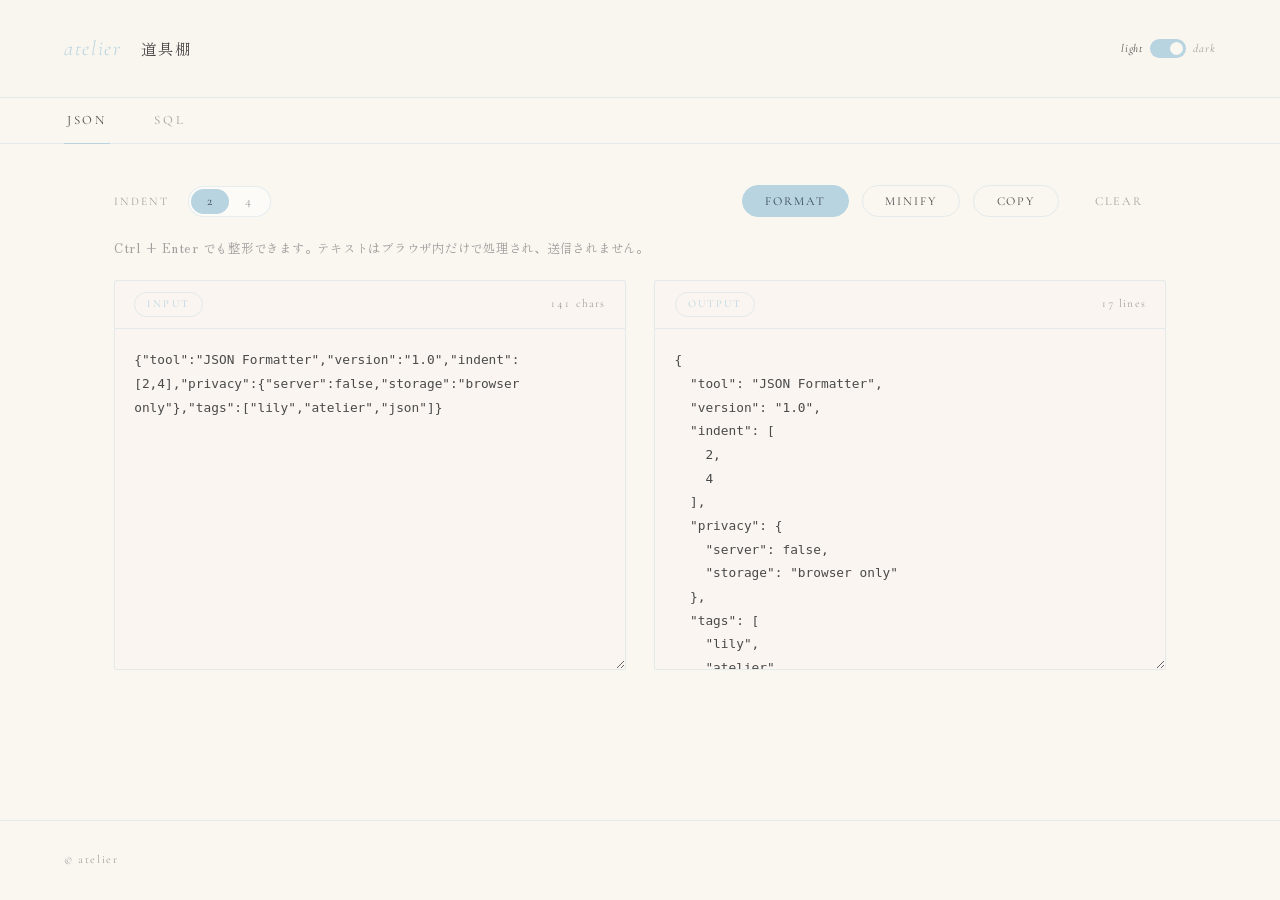
==== index.html @ 64bf128f "atelier v1.0" ====
<!DOCTYPE html>
<html lang="ja">
<head>
<meta charset="UTF-8">
<meta name="viewport" content="width=device-width, initial-scale=1.0">
<title>atelier｜道具棚</title>
<meta name="description" content="JSON を整形・ミニファイする道具棚。テキストはブラウザ内だけで処理されます。">
<meta name="color-scheme" content="light dark">
<link rel="preconnect" href="https://fonts.googleapis.com">
<link rel="preconnect" href="https://fonts.gstatic.com" crossorigin>
<link rel="stylesheet" href="https://fonts.googleapis.com/css2?family=Cormorant+Garamond:ital,wght@0,300;0,400;1,300;1,400&family=Zen+Old+Mincho:wght@400;700&display=swap">
<link rel="stylesheet" href="assets/style.css">
<script defer src="assets/app.js"></script>
</head>
<body>

<header class="site-header">
  <div class="brand">
    <span class="brand-en">atelier</span>
    <span class="brand-ja">道具棚</span>
  </div>
  <div class="pill-toggle" id="themeToggle" role="button" aria-label="テーマ切り替え" tabindex="0">
    <span class="pill-label active" id="labelLight">light</span>
    <div class="pill-track"><div class="pill-thumb"></div></div>
    <span class="pill-label" id="labelDark">dark</span>
  </div>
</header>

<nav class="tabs" role="tablist" aria-label="ツール">
  <button class="tab" id="tab-json" role="tab" aria-selected="true" aria-controls="panel-json" data-tab="json">JSON</button>
  <button class="tab" id="tab-sql" role="tab" aria-selected="false" aria-controls="panel-sql" data-tab="sql">SQL</button>
</nav>

<main>
  <section class="panel" id="panel-json" role="tabpanel" aria-labelledby="tab-json">
    <div class="toolbar">
      <div class="toolbar-left">
        <span class="toolbar-label">Indent</span>
        <div class="seg" role="group" aria-label="インデント幅">
          <button type="button" class="seg-btn" data-indent="2" aria-pressed="true">2</button>
          <button type="button" class="seg-btn" data-indent="4" aria-pressed="false">4</button>
        </div>
      </div>
      <div class="toolbar-right">
        <button type="button" class="btn btn-primary" id="btnFormat">Format</button>
        <button type="button" class="btn" id="btnMinify">Minify</button>
        <button type="button" class="btn" id="btnCopy">Copy</button>
        <button type="button" class="btn btn-ghost" id="btnClear">Clear</button>
      </div>
    </div>

    <p class="status" id="status" role="status" aria-live="polite">Ctrl + Enter でも整形できます。テキストはブラウザ内だけで処理され、送信されません。</p>

    <div class="editor-grid">
      <div class="card">
        <div class="card-head">
          <span class="badge">Input</span>
          <span class="meta" id="inMeta">0 chars</span>
        </div>
        <textarea class="editor" id="input" spellcheck="false" autocapitalize="off" autocorrect="off"
          aria-label="JSON 入力" placeholder='{"tool":"json formatter","tags":["lily","atelier"]}'></textarea>
      </div>
      <div class="card">
        <div class="card-head">
          <span class="badge">Output</span>
          <span class="meta" id="outMeta">0 lines</span>
        </div>
        <textarea class="editor" id="output" readonly spellcheck="false" aria-label="整形結果"></textarea>
      </div>
    </div>
  </section>

  <section class="panel" id="panel-sql" role="tabpanel" aria-labelledby="tab-sql" hidden>
    <div class="soon">
      <em>coming soon</em>
      <p>SQL フォーマッタは Phase 2 で追加予定です。</p>
    </div>
  </section>
</main>

<footer>
  <span class="footer-copy">&copy; atelier</span>
</footer>

</body>
</html>
---- assets/style.css ----
@charset "UTF-8";

/* ==================================================
   atelier / 道具棚 — Lily DNA
   ================================================== */

*, *::before, *::after { box-sizing: border-box; margin: 0; padding: 0; }
[hidden] { display: none !important; }

/* ── トークン ────────────────────────────────────── */
:root {
  --base:        #FAF6F0;
  --surface:     rgba(250,246,240,0.88);
  --accent:      #B8D4E0;
  --accent-deep: #9CBFD0;
  --accent-soft: #F2D7D9;
  --text:        #4A4A4A;
  --text-muted:  #A0A0A0;
  --border:      rgba(184,212,224,0.35);
  --border-firm: rgba(184,212,224,0.55);
  --card-bg:     rgba(250,246,240,0.6);
  --field-bg:    rgba(255,255,255,0.5);
  --on-accent:   #34464F;
  --error:       #B58A8A;
  --ok:          #8FA9A0;

  --font-en:   'Cormorant Garamond', Georgia, 'Times New Roman', serif;
  --font-ja:   'Zen Old Mincho', '游明朝', YuMincho, 'Hiragino Mincho ProN', serif;
  --font-mono: ui-monospace, SFMono-Regular, Menlo, Consolas, 'Noto Sans Mono', monospace;

  --sp-1: 0.4rem;  --sp-2: 0.8rem;  --sp-3: 1.2rem;
  --sp-4: 1.8rem;  --sp-5: 2.6rem;  --sp-6: 4rem;
}

/* 夜明け前（ダークモード） */
@media (prefers-color-scheme: dark) {
  :root:not([data-theme="light"]) {
    --base:        #1C2128;
    --surface:     rgba(22,27,34,0.92);
    --accent:      #B8D4E0;
    --accent-deep: #2d4a57;
    --accent-soft: #2d4a57;
    --text:        #DCE8ED;
    --text-muted:  #5A7A88;
    --border:      rgba(184,212,224,0.15);
    --border-firm: rgba(184,212,224,0.3);
    --card-bg:     rgba(255,255,255,0.03);
    --field-bg:    rgba(255,255,255,0.02);
    --on-accent:   #1C2128;
    --error:       #D2A5A5;
    --ok:          #9FC0B4;
  }
}
:root[data-theme="dark"] {
  --base:        #1C2128;
  --surface:     rgba(22,27,34,0.92);
  --accent:      #B8D4E0;
  --accent-deep: #2d4a57;
  --accent-soft: #2d4a57;
  --text:        #DCE8ED;
  --text-muted:  #5A7A88;
  --border:      rgba(184,212,224,0.15);
  --border-firm: rgba(184,212,224,0.3);
  --card-bg:     rgba(255,255,255,0.03);
  --field-bg:    rgba(255,255,255,0.02);
  --on-accent:   #1C2128;
  --error:       #D2A5A5;
  --ok:          #9FC0B4;
}

body {
  background: var(--base);
  color: var(--text);
  font-family: var(--font-ja);
  font-size: 15px;
  line-height: 1.9;
  -webkit-font-smoothing: antialiased;
  transition: background 0.4s ease, color 0.4s ease;
  min-height: 100vh;
  display: flex;
  flex-direction: column;
}

:focus-visible { outline: 1px solid var(--accent-deep); outline-offset: 3px; }

/* ── ヘッダー ────────────────────────────────────── */
.site-header {
  display: flex;
  justify-content: space-between;
  align-items: center;
  gap: var(--sp-3);
  padding: var(--sp-4) var(--sp-6);
  background: var(--surface);
  border-bottom: 1px solid var(--border);
  transition: background 0.4s ease, border-color 0.4s ease;
}
.brand { display: flex; align-items: baseline; gap: var(--sp-3); }
.brand-en {
  font-family: var(--font-en);
  font-style: italic;
  font-weight: 300;
  font-size: 1.3rem;
  letter-spacing: 0.08em;
  color: var(--accent);
}
.brand-ja { font-size: 0.95rem; letter-spacing: 0.14em; }

/* PillToggle（テーマ切り替え） */
.pill-toggle { display: flex; align-items: center; gap: 7px; cursor: pointer; }
.pill-label {
  font-family: var(--font-en);
  font-style: italic;
  font-size: 0.72rem;
  letter-spacing: 0.08em;
  color: var(--text-muted);
  transition: color 0.3s;
  user-select: none;
}
.pill-label.active { color: var(--text); }
.pill-track {
  width: 36px; height: 19px; border-radius: 10px;
  background: var(--accent); position: relative;
  transition: background 0.3s; flex-shrink: 0;
}
.pill-thumb {
  position: absolute; width: 13px; height: 13px; border-radius: 50%;
  background: #FAF6F0; top: 3px; left: 20px;
  transition: left 0.25s ease, background 0.3s;
}
:root[data-theme="dark"] .pill-track { background: #2d4a57; }
:root[data-theme="dark"] .pill-thumb { left: 3px; background: var(--accent); }

/* ── タブ ────────────────────────────────────────── */
.tabs {
  display: flex;
  gap: var(--sp-5);
  padding: 0 var(--sp-6);
  border-bottom: 1px solid var(--border);
}
.tab {
  font-family: var(--font-en);
  font-size: 0.8rem;
  letter-spacing: 0.2em;
  text-transform: uppercase;
  color: var(--text-muted);
  background: none;
  border: 0;
  border-bottom: 1px solid transparent;
  margin-bottom: -1px;
  padding: 0.9rem 0.2rem;
  cursor: pointer;
  transition: color 0.3s, border-color 0.3s;
}
.tab:hover { color: var(--text); }
.tab[aria-selected="true"] { color: var(--text); border-bottom-color: var(--accent); }

/* ── レイアウト ──────────────────────────────────── */
main {
  flex: 1;
  width: 100%;
  max-width: 1180px;
  margin: 0 auto;
  padding: var(--sp-5) var(--sp-6) var(--sp-6);
}
.panel { display: flex; flex-direction: column; gap: var(--sp-3); }

/* ── ツールバー ──────────────────────────────────── */
.toolbar {
  display: flex;
  flex-wrap: wrap;
  align-items: center;
  justify-content: space-between;
  gap: var(--sp-3);
}
.toolbar-left, .toolbar-right {
  display: flex;
  align-items: center;
  gap: var(--sp-2);
  flex-wrap: wrap;
}
.toolbar-label {
  font-family: var(--font-en);
  font-size: 0.72rem;
  letter-spacing: 0.2em;
  text-transform: uppercase;
  color: var(--text-muted);
  margin-right: var(--sp-1);
}

/* PillToggle（インデント幅） */
.seg {
  display: inline-flex;
  padding: 2px;
  border: 1px solid var(--border);
  border-radius: 999px;
  background: var(--field-bg);
}
.seg-btn {
  font-family: var(--font-en);
  font-size: 0.82rem;
  letter-spacing: 0.06em;
  color: var(--text-muted);
  background: transparent;
  border: 0;
  border-radius: 999px;
  padding: 0.28rem 1rem;
  cursor: pointer;
  transition: background 0.3s, color 0.3s;
}
.seg-btn[aria-pressed="true"] { background: var(--accent); color: var(--on-accent); }
:root[data-theme="dark"] .seg-btn[aria-pressed="true"] { background: #2d4a57; color: var(--text); }

/* Button */
.btn {
  font-family: var(--font-en);
  font-size: 0.76rem;
  letter-spacing: 0.16em;
  text-transform: uppercase;
  color: var(--text);
  background: transparent;
  border: 1px solid var(--border);
  border-radius: 999px;
  padding: 0.5rem 1.4rem;
  cursor: pointer;
  transition: background 0.3s, border-color 0.3s, color 0.3s;
}
.btn:hover { border-color: var(--border-firm); }
.btn-primary { background: var(--accent); border-color: var(--accent); color: var(--on-accent); }
.btn-primary:hover { background: var(--accent-deep); border-color: var(--accent-deep); }
:root[data-theme="dark"] .btn-primary:hover { color: var(--text); }
.btn-ghost { border-color: transparent; color: var(--text-muted); }
.btn-ghost:hover { color: var(--text); border-color: var(--border); }

/* ── ステータス ──────────────────────────────────── */
.status {
  font-size: 0.78rem;
  letter-spacing: 0.06em;
  color: var(--text-muted);
  min-height: 1.6em;
  transition: color 0.3s;
}
.status.is-error { color: var(--error); }
.status.is-ok { color: var(--ok); }

/* ── エディタ ────────────────────────────────────── */
.editor-grid {
  display: grid;
  grid-template-columns: 1fr 1fr;
  gap: var(--sp-4);
}
.card {
  display: flex;
  flex-direction: column;
  min-width: 0;
  border: 1px solid var(--border);
  border-radius: 3px;
  background: var(--card-bg);
  transition: border-color 0.3s, background 0.4s;
}
.card:focus-within { border-color: var(--border-firm); }
.card-head {
  display: flex;
  align-items: center;
  justify-content: space-between;
  gap: var(--sp-2);
  padding: 0.7rem var(--sp-3);
  border-bottom: 1px solid var(--border);
}
/* Badge */
.badge {
  font-family: var(--font-en);
  font-size: 0.66rem;
  letter-spacing: 0.2em;
  text-transform: uppercase;
  color: var(--accent);
  border: 1px solid var(--border);
  border-radius: 999px;
  padding: 0.1rem 0.75rem;
}
.meta {
  font-family: var(--font-en);
  font-size: 0.72rem;
  letter-spacing: 0.1em;
  color: var(--text-muted);
  font-variant-numeric: tabular-nums;
}
.editor {
  flex: 1;
  width: 100%;
  min-height: 340px;
  resize: vertical;
  border: 0;
  background: transparent;
  color: var(--text);
  font-family: var(--font-mono);
  font-size: 0.8rem;
  line-height: 1.85;
  padding: var(--sp-3);
  outline: none;
  white-space: pre;
  overflow: auto;
}
/* Input は貼り付けた 1 行 JSON が折り返るように。Output は整形結果の改行を保つ */
#input { white-space: pre-wrap; overflow-wrap: anywhere; }
.editor::placeholder { color: var(--text-muted); opacity: 0.7; }
.editor.is-error {
  color: var(--error);
  white-space: pre-wrap;
  font-family: var(--font-ja);
  font-size: 0.85rem;
  line-height: 2;
}

/* ── Phase 2 ─────────────────────────────────────── */
.soon {
  border: 1px solid var(--border);
  border-radius: 3px;
  background: var(--card-bg);
  padding: var(--sp-6) var(--sp-4);
  text-align: center;
}
.soon em {
  display: block;
  font-family: var(--font-en);
  font-style: italic;
  font-weight: 300;
  font-size: 1.6rem;
  letter-spacing: 0.04em;
  color: var(--accent);
  margin-bottom: var(--sp-2);
}
.soon p { font-size: 0.86rem; color: var(--text-muted); }

/* ── フッター ────────────────────────────────────── */
footer {
  display: flex;
  justify-content: space-between;
  align-items: center;
  gap: var(--sp-3);
  padding: var(--sp-4) var(--sp-6);
  border-top: 1px solid var(--border);
}
.footer-copy {
  font-family: var(--font-en);
  font-size: 0.72rem;
  letter-spacing: 0.14em;
  color: var(--text-muted);
}

/* ── レスポンシブ ────────────────────────────────── */
@media (max-width: 768px) {
  .site-header, .tabs, footer { padding-left: var(--sp-4); padding-right: var(--sp-4); }
  main { padding: var(--sp-4); }
  .editor-grid { grid-template-columns: 1fr; gap: var(--sp-3); }
  .editor { min-height: 240px; }
  .toolbar-right { width: 100%; }
  .btn { flex: 1; padding: 0.5rem 0.8rem; }
}
@media (prefers-reduced-motion: reduce) {
  * { transition: none !important; }
}
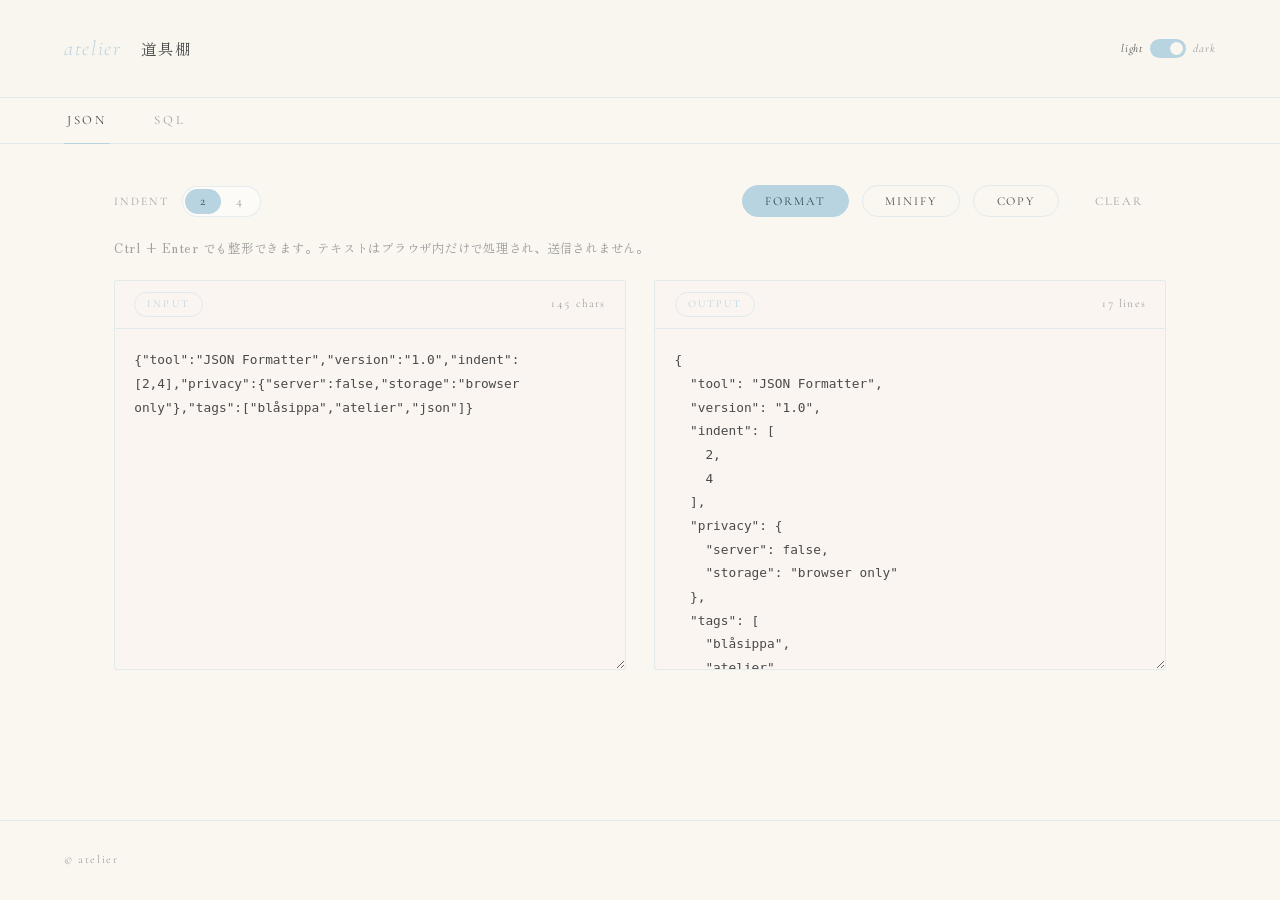
==== commit c10b7e39: "Replace sample tag and storage keys" ====
--- a/index.html
+++ b/index.html
@@ -4,12 +4,13 @@
 <meta charset="UTF-8">
 <meta name="viewport" content="width=device-width, initial-scale=1.0">
 <title>atelier｜道具棚</title>
-<meta name="description" content="JSON を整形・ミニファイする道具棚。テキストはブラウザ内だけで処理されます。">
+<meta name="description" content="JSON と SQL を整形する道具棚。テキストはブラウザ内だけで処理されます。">
 <meta name="color-scheme" content="light dark">
 <link rel="preconnect" href="https://fonts.googleapis.com">
 <link rel="preconnect" href="https://fonts.gstatic.com" crossorigin>
 <link rel="stylesheet" href="https://fonts.googleapis.com/css2?family=Cormorant+Garamond:ital,wght@0,300;0,400;1,300;1,400&family=Zen+Old+Mincho:wght@400;700&display=swap">
 <link rel="stylesheet" href="assets/style.css">
+<script defer src="assets/vendor/sql-formatter.min.js"></script>
 <script defer src="assets/app.js"></script>
 </head>
 <body>
@@ -32,48 +33,112 @@
 </nav>
 
 <main>
+  <!-- ─────────── JSON ─────────── -->
   <section class="panel" id="panel-json" role="tabpanel" aria-labelledby="tab-json">
     <div class="toolbar">
       <div class="toolbar-left">
-        <span class="toolbar-label">Indent</span>
-        <div class="seg" role="group" aria-label="インデント幅">
-          <button type="button" class="seg-btn" data-indent="2" aria-pressed="true">2</button>
-          <button type="button" class="seg-btn" data-indent="4" aria-pressed="false">4</button>
+        <div class="opt">
+          <span class="toolbar-label">Indent</span>
+          <div class="seg" id="segJsonIndent" role="group" aria-label="インデント幅">
+            <button type="button" class="seg-btn" data-value="2">2</button>
+            <button type="button" class="seg-btn" data-value="4">4</button>
+          </div>
         </div>
       </div>
       <div class="toolbar-right">
-        <button type="button" class="btn btn-primary" id="btnFormat">Format</button>
-        <button type="button" class="btn" id="btnMinify">Minify</button>
-        <button type="button" class="btn" id="btnCopy">Copy</button>
-        <button type="button" class="btn btn-ghost" id="btnClear">Clear</button>
+        <button type="button" class="btn btn-primary" id="jsonFormat">Format</button>
+        <button type="button" class="btn" id="jsonMinify">Minify</button>
+        <button type="button" class="btn" id="jsonCopy">Copy</button>
+        <button type="button" class="btn btn-ghost" id="jsonClear">Clear</button>
       </div>
     </div>
 
-    <p class="status" id="status" role="status" aria-live="polite">Ctrl + Enter でも整形できます。テキストはブラウザ内だけで処理され、送信されません。</p>
+    <p class="status" id="jsonStatus" role="status" aria-live="polite"></p>
 
     <div class="editor-grid">
       <div class="card">
         <div class="card-head">
           <span class="badge">Input</span>
-          <span class="meta" id="inMeta">0 chars</span>
+          <span class="meta" id="jsonInMeta">0 chars</span>
         </div>
-        <textarea class="editor" id="input" spellcheck="false" autocapitalize="off" autocorrect="off"
-          aria-label="JSON 入力" placeholder='{"tool":"json formatter","tags":["lily","atelier"]}'></textarea>
+        <textarea class="editor wrap" id="jsonInput" spellcheck="false" autocapitalize="off" autocorrect="off"
+          aria-label="JSON 入力" placeholder='{"tool":"json formatter","tags":["blåsippa","atelier"]}'></textarea>
       </div>
       <div class="card">
         <div class="card-head">
           <span class="badge">Output</span>
-          <span class="meta" id="outMeta">0 lines</span>
+          <span class="meta" id="jsonOutMeta">0 lines</span>
         </div>
-        <textarea class="editor" id="output" readonly spellcheck="false" aria-label="整形結果"></textarea>
+        <textarea class="editor" id="jsonOutput" readonly spellcheck="false" aria-label="整形結果"></textarea>
       </div>
     </div>
   </section>
 
+  <!-- ─────────── SQL ─────────── -->
   <section class="panel" id="panel-sql" role="tabpanel" aria-labelledby="tab-sql" hidden>
-    <div class="soon">
-      <em>coming soon</em>
-      <p>SQL フォーマッタは Phase 2 で追加予定です。</p>
+    <div class="toolbar">
+      <div class="toolbar-left">
+        <div class="opt">
+          <span class="toolbar-label">Dialect</span>
+          <select class="select" id="sqlDialect" aria-label="SQL の方言">
+            <option value="sql">Standard</option>
+            <option value="mysql">MySQL</option>
+            <option value="postgresql">PostgreSQL</option>
+            <option value="transactsql">SQL Server</option>
+            <option value="plsql">Oracle</option>
+            <option value="sqlite">SQLite</option>
+          </select>
+        </div>
+        <div class="opt">
+          <span class="toolbar-label">Indent</span>
+          <div class="seg" id="segSqlIndent" role="group" aria-label="インデント幅">
+            <button type="button" class="seg-btn" data-value="tab">Tab</button>
+            <button type="button" class="seg-btn" data-value="2">2</button>
+            <button type="button" class="seg-btn" data-value="4">4</button>
+          </div>
+        </div>
+        <div class="opt">
+          <span class="toolbar-label">Keyword</span>
+          <div class="seg" id="segSqlKeyword" role="group" aria-label="予約語の大文字小文字">
+            <button type="button" class="seg-btn" data-value="upper">UPPER</button>
+            <button type="button" class="seg-btn" data-value="lower">lower</button>
+            <button type="button" class="seg-btn" data-value="preserve">as-is</button>
+          </div>
+        </div>
+        <div class="opt">
+          <span class="toolbar-label">And &middot; Or</span>
+          <div class="seg" id="segSqlLogical" role="group" aria-label="AND / OR の改行位置">
+            <button type="button" class="seg-btn" data-value="before">before</button>
+            <button type="button" class="seg-btn" data-value="after">after</button>
+          </div>
+        </div>
+      </div>
+      <div class="toolbar-right">
+        <button type="button" class="btn btn-primary" id="sqlFormat">Format</button>
+        <button type="button" class="btn" id="sqlOneLine">One line</button>
+        <button type="button" class="btn" id="sqlCopy">Copy</button>
+        <button type="button" class="btn btn-ghost" id="sqlClear">Clear</button>
+      </div>
+    </div>
+
+    <p class="status" id="sqlStatus" role="status" aria-live="polite"></p>
+
+    <div class="editor-grid">
+      <div class="card">
+        <div class="card-head">
+          <span class="badge">Input</span>
+          <span class="meta" id="sqlInMeta">0 chars</span>
+        </div>
+        <textarea class="editor wrap" id="sqlInput" spellcheck="false" autocapitalize="off" autocorrect="off"
+          aria-label="SQL 入力" placeholder="select * from users where status = 'active'"></textarea>
+      </div>
+      <div class="card">
+        <div class="card-head">
+          <span class="badge">Output</span>
+          <span class="meta" id="sqlOutMeta">0 lines</span>
+        </div>
+        <textarea class="editor" id="sqlOutput" readonly spellcheck="false" aria-label="整形結果"></textarea>
+      </div>
     </div>
   </section>
 </main>
--- a/assets/style.css
+++ b/assets/style.css
@@ -1,7 +1,7 @@
 @charset "UTF-8";
 
 /* ==================================================
-   atelier / 道具棚 — Lily DNA
+   atelier / 道具棚 — デザイントークン
    ================================================== */
 
 *, *::before, *::after { box-sizing: border-box; margin: 0; padding: 0; }
@@ -26,7 +26,8 @@
 
   --font-en:   'Cormorant Garamond', Georgia, 'Times New Roman', serif;
   --font-ja:   'Zen Old Mincho', '游明朝', YuMincho, 'Hiragino Mincho ProN', serif;
-  --font-mono: ui-monospace, SFMono-Regular, Menlo, Consolas, 'Noto Sans Mono', monospace;
+  --font-mono: 'UDEV Gothic 35', 'UDEVGothic35', 'UDEV Gothic', 'UDEVGothic',
+               ui-monospace, SFMono-Regular, Menlo, Consolas, 'Noto Sans Mono', monospace;
 
   --sp-1: 0.4rem;  --sp-2: 0.8rem;  --sp-3: 1.2rem;
   --sp-4: 1.8rem;  --sp-5: 2.6rem;  --sp-6: 4rem;
@@ -178,6 +179,24 @@
   gap: var(--sp-2);
   flex-wrap: wrap;
 }
+/* 設定ひとつぶん（ラベル＋コントロール） */
+.toolbar-left { column-gap: var(--sp-4); row-gap: var(--sp-2); }
+.opt { display: flex; align-items: center; gap: var(--sp-1); }
+
+/* 方言セレクト */
+.select {
+  font-family: var(--font-en);
+  font-size: 0.82rem;
+  letter-spacing: 0.06em;
+  color: var(--text);
+  background: var(--field-bg);
+  border: 1px solid var(--border);
+  border-radius: 999px;
+  padding: 0.3rem 0.9rem;
+  cursor: pointer;
+  transition: border-color 0.3s;
+}
+.select:hover { border-color: var(--border-firm); }
 .toolbar-label {
   font-family: var(--font-en);
   font-size: 0.72rem;
@@ -203,8 +222,9 @@
   background: transparent;
   border: 0;
   border-radius: 999px;
-  padding: 0.28rem 1rem;
+  padding: 0.28rem 0.95rem;
   cursor: pointer;
+  white-space: nowrap;
   transition: background 0.3s, color 0.3s;
 }
 .seg-btn[aria-pressed="true"] { background: var(--accent); color: var(--on-accent); }
@@ -300,8 +320,8 @@
   white-space: pre;
   overflow: auto;
 }
-/* Input は貼り付けた 1 行 JSON が折り返るように。Output は整形結果の改行を保つ */
-#input { white-space: pre-wrap; overflow-wrap: anywhere; }
+/* Input は貼り付けた 1 行のクエリが折り返るように。Output は整形結果の改行を保つ */
+.editor.wrap { white-space: pre-wrap; overflow-wrap: anywhere; }
 .editor::placeholder { color: var(--text-muted); opacity: 0.7; }
 .editor.is-error {
   color: var(--error);
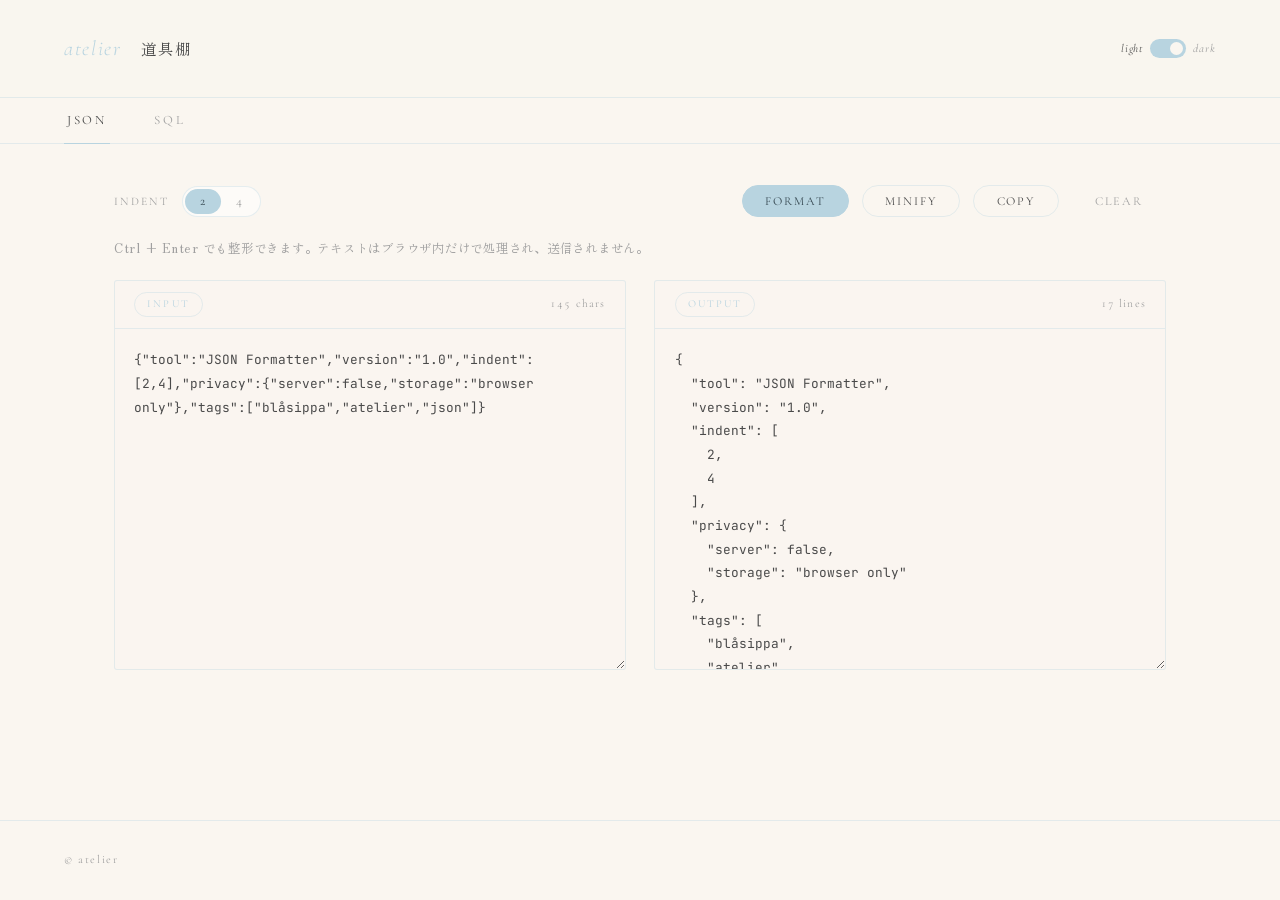
==== commit d276331f: "Load JetBrains Mono and BIZ UDGothic as UDEV Gothic fallback" ====
--- a/index.html
+++ b/index.html
@@ -8,7 +8,7 @@
 <meta name="color-scheme" content="light dark">
 <link rel="preconnect" href="https://fonts.googleapis.com">
 <link rel="preconnect" href="https://fonts.gstatic.com" crossorigin>
-<link rel="stylesheet" href="https://fonts.googleapis.com/css2?family=Cormorant+Garamond:ital,wght@0,300;0,400;1,300;1,400&family=Zen+Old+Mincho:wght@400;700&display=swap">
+<link rel="stylesheet" href="https://fonts.googleapis.com/css2?family=BIZ+UDGothic&family=Cormorant+Garamond:ital,wght@0,300;0,400;1,300;1,400&family=JetBrains+Mono&family=Zen+Old+Mincho:wght@400;700&display=swap">
 <link rel="stylesheet" href="assets/style.css">
 <script defer src="assets/vendor/sql-formatter.min.js"></script>
 <script defer src="assets/app.js"></script>
@@ -87,6 +87,7 @@
             <option value="transactsql">SQL Server</option>
             <option value="plsql">Oracle</option>
             <option value="sqlite">SQLite</option>
+            <option value="access">Access</option>
           </select>
         </div>
         <div class="opt">
@@ -117,6 +118,7 @@
         <button type="button" class="btn btn-primary" id="sqlFormat">Format</button>
         <button type="button" class="btn" id="sqlOneLine">One line</button>
         <button type="button" class="btn" id="sqlCopy">Copy</button>
+        <button type="button" class="btn btn-ghost" id="sqlSample">Sample</button>
         <button type="button" class="btn btn-ghost" id="sqlClear">Clear</button>
       </div>
     </div>
--- a/assets/style.css
+++ b/assets/style.css
@@ -9,6 +9,10 @@
 
 /* ── トークン ────────────────────────────────────── */
 :root {
+  /* セレクトのドロップダウンやスクロールバーなど、
+     ブラウザが描く部品にテーマを伝える */
+  color-scheme: light;
+
   --base:        #FAF6F0;
   --surface:     rgba(250,246,240,0.88);
   --accent:      #B8D4E0;
@@ -26,7 +30,11 @@
 
   --font-en:   'Cormorant Garamond', Georgia, 'Times New Roman', serif;
   --font-ja:   'Zen Old Mincho', '游明朝', YuMincho, 'Hiragino Mincho ProN', serif;
+  /* UDEV Gothic は BIZ UDゴシック と JetBrains Mono の合成フォント。
+     インストールされていれば本物を、なければ材料の2つを Google Fonts から重ねる
+     （欧文は JetBrains Mono、和文は BIZ UDGothic が受け持つ） */
   --font-mono: 'UDEV Gothic 35', 'UDEVGothic35', 'UDEV Gothic', 'UDEVGothic',
+               'JetBrains Mono', 'BIZ UDGothic',
                ui-monospace, SFMono-Regular, Menlo, Consolas, 'Noto Sans Mono', monospace;
 
   --sp-1: 0.4rem;  --sp-2: 0.8rem;  --sp-3: 1.2rem;
@@ -36,6 +44,7 @@
 /* 夜明け前（ダークモード） */
 @media (prefers-color-scheme: dark) {
   :root:not([data-theme="light"]) {
+    color-scheme: dark;
     --base:        #1C2128;
     --surface:     rgba(22,27,34,0.92);
     --accent:      #B8D4E0;
@@ -53,6 +62,7 @@
   }
 }
 :root[data-theme="dark"] {
+  color-scheme: dark;
   --base:        #1C2128;
   --surface:     rgba(22,27,34,0.92);
   --accent:      #B8D4E0;
@@ -189,7 +199,8 @@
   font-size: 0.82rem;
   letter-spacing: 0.06em;
   color: var(--text);
-  background: var(--field-bg);
+  /* 一覧の地色は OS がこの背景色を使う。半透明だと白地に描かれてしまうので不透明で */
+  background-color: var(--base);
   border: 1px solid var(--border);
   border-radius: 999px;
   padding: 0.3rem 0.9rem;
@@ -197,6 +208,10 @@
   transition: border-color 0.3s;
 }
 .select:hover { border-color: var(--border-firm); }
+.select option {
+  background-color: var(--base);
+  color: var(--text);
+}
 .toolbar-label {
   font-family: var(--font-en);
   font-size: 0.72rem;
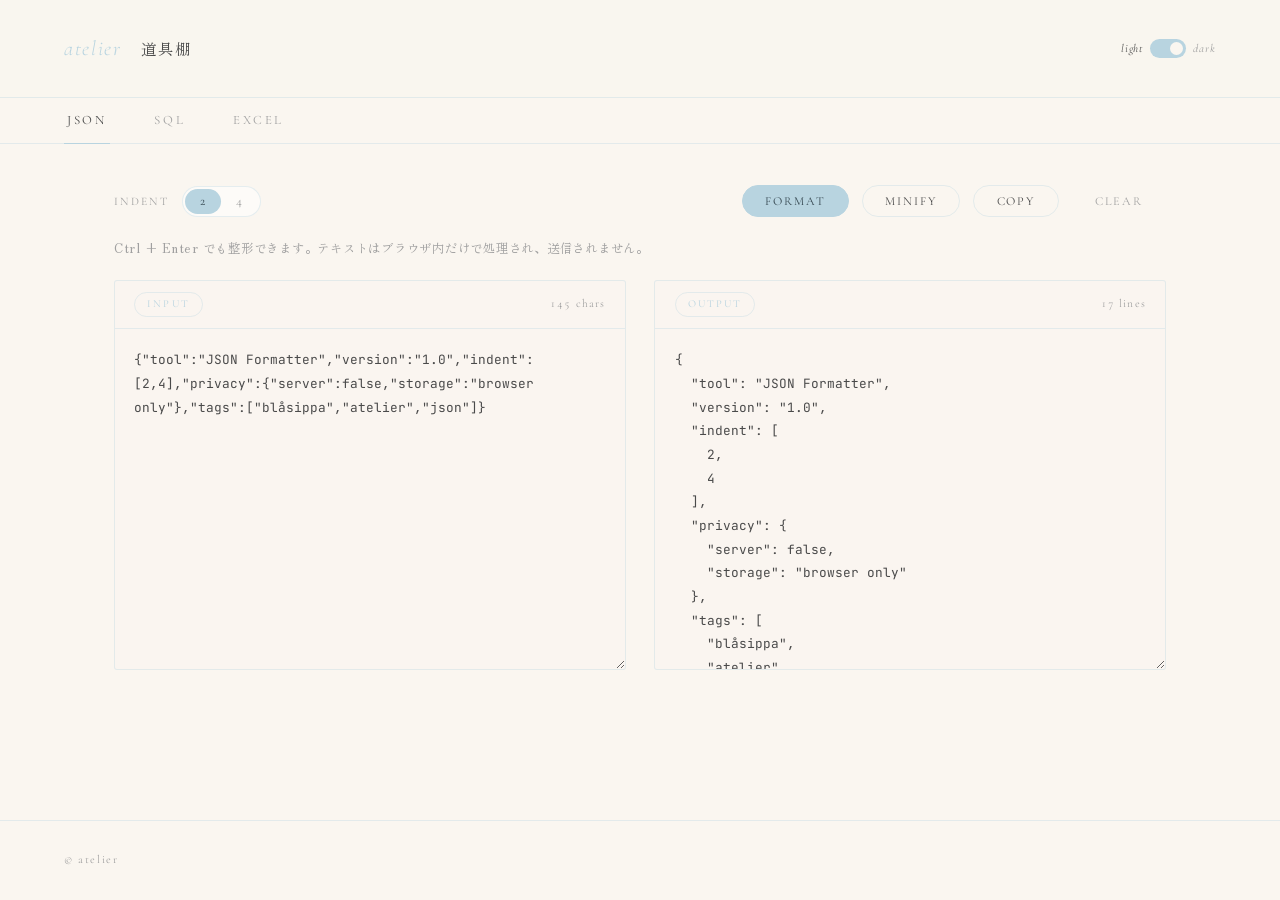
==== commit 964e2397: "Add CSV and pandas output to Excel tab" ====
--- a/index.html
+++ b/index.html
@@ -30,6 +30,7 @@
 <nav class="tabs" role="tablist" aria-label="ツール">
   <button class="tab" id="tab-json" role="tab" aria-selected="true" aria-controls="panel-json" data-tab="json">JSON</button>
   <button class="tab" id="tab-sql" role="tab" aria-selected="false" aria-controls="panel-sql" data-tab="sql">SQL</button>
+  <button class="tab" id="tab-excel" role="tab" aria-selected="false" aria-controls="panel-excel" data-tab="excel">Excel</button>
 </nav>
 
 <main>
@@ -117,6 +118,7 @@
       <div class="toolbar-right">
         <button type="button" class="btn btn-primary" id="sqlFormat">Format</button>
         <button type="button" class="btn" id="sqlOneLine">One line</button>
+        <button type="button" class="btn" id="sqlVba" title="整形した SQL を VBA の文字列連結に。VBA を貼れば SQL に戻します">VBA</button>
         <button type="button" class="btn" id="sqlCopy">Copy</button>
         <button type="button" class="btn btn-ghost" id="sqlSample">Sample</button>
         <button type="button" class="btn btn-ghost" id="sqlClear">Clear</button>
@@ -143,6 +145,63 @@
       </div>
     </div>
   </section>
+
+  <!-- ─────────── Excel ─────────── -->
+  <section class="panel" id="panel-excel" role="tabpanel" aria-labelledby="tab-excel" hidden>
+    <div class="toolbar">
+      <div class="toolbar-left">
+        <div class="opt">
+          <span class="toolbar-label">Output</span>
+          <div class="seg" id="segXlFormat" role="group" aria-label="出力形式">
+            <button type="button" class="seg-btn" data-value="json">JSON</button>
+            <button type="button" class="seg-btn" data-value="md">Markdown</button>
+            <button type="button" class="seg-btn" data-value="csv">CSV</button>
+            <button type="button" class="seg-btn" data-value="pandas">pandas</button>
+          </div>
+        </div>
+        <div class="opt">
+          <span class="toolbar-label">Header</span>
+          <div class="seg" id="segXlHeader" role="group" aria-label="1 行目を見出しとして扱う">
+            <button type="button" class="seg-btn" data-value="yes">1st row</button>
+            <button type="button" class="seg-btn" data-value="no">none</button>
+          </div>
+        </div>
+        <div class="opt" id="optXlTypes">
+          <span class="toolbar-label">Values</span>
+          <div class="seg" id="segXlTypes" role="group" aria-label="数値・真偽値を型変換する">
+            <button type="button" class="seg-btn" data-value="typed">typed</button>
+            <button type="button" class="seg-btn" data-value="text">text</button>
+          </div>
+        </div>
+      </div>
+      <div class="toolbar-right">
+        <button type="button" class="btn btn-primary" id="xlConvert">Convert</button>
+        <button type="button" class="btn" id="xlCopy">Copy</button>
+        <button type="button" class="btn btn-ghost" id="xlSample">Sample</button>
+        <button type="button" class="btn btn-ghost" id="xlClear">Clear</button>
+      </div>
+    </div>
+
+    <p class="status" id="xlStatus" role="status" aria-live="polite"></p>
+
+    <div class="editor-grid">
+      <div class="card">
+        <div class="card-head">
+          <span class="badge">Input</span>
+          <span class="meta" id="xlInMeta">0 chars</span>
+        </div>
+        <textarea class="editor" id="xlInput" spellcheck="false" autocapitalize="off" autocorrect="off"
+          aria-label="Excel からコピーした表" placeholder="Excel でセルを選んでコピーし、ここに貼り付け"></textarea>
+      </div>
+      <div class="card">
+        <div class="card-head">
+          <span class="badge">Output</span>
+          <span class="meta" id="xlOutMeta">0 lines</span>
+        </div>
+        <textarea class="editor" id="xlOutput" readonly spellcheck="false" aria-label="変換結果"></textarea>
+      </div>
+    </div>
+  </section>
 </main>
 
 <footer>
